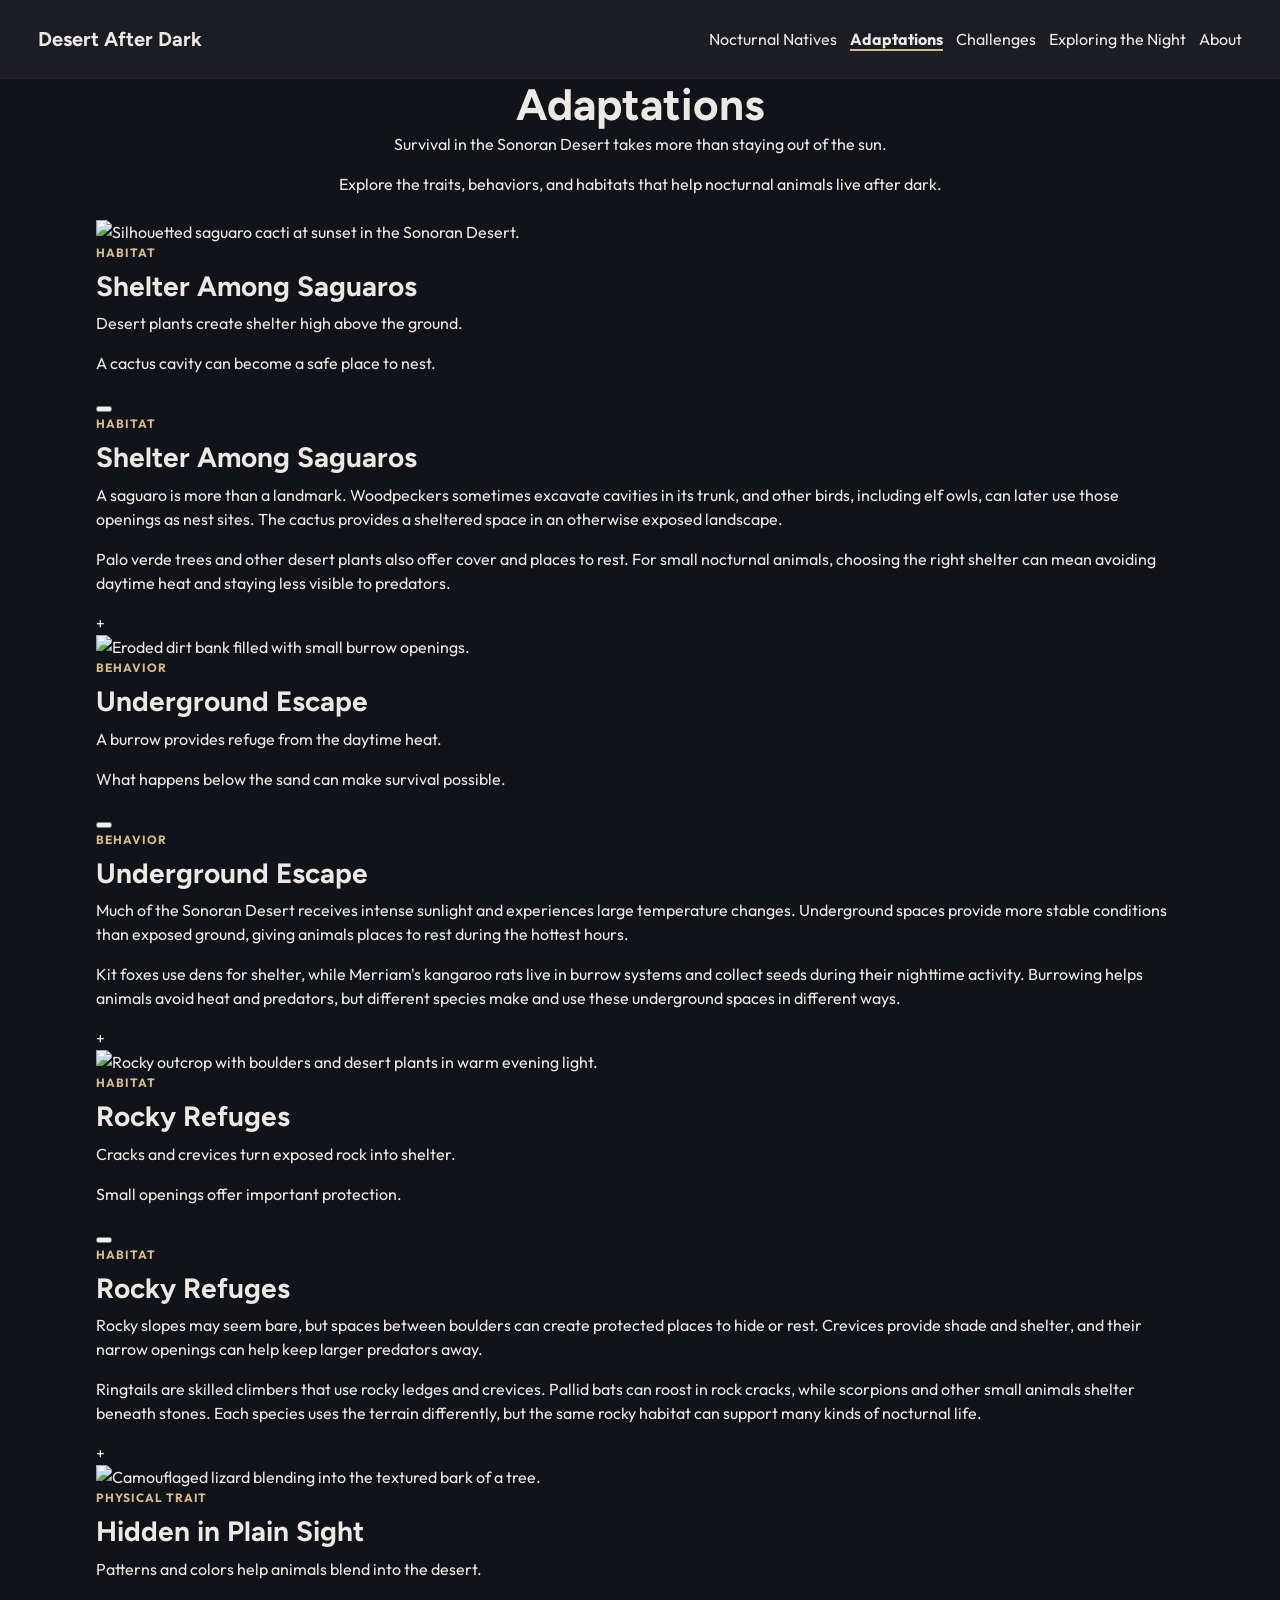
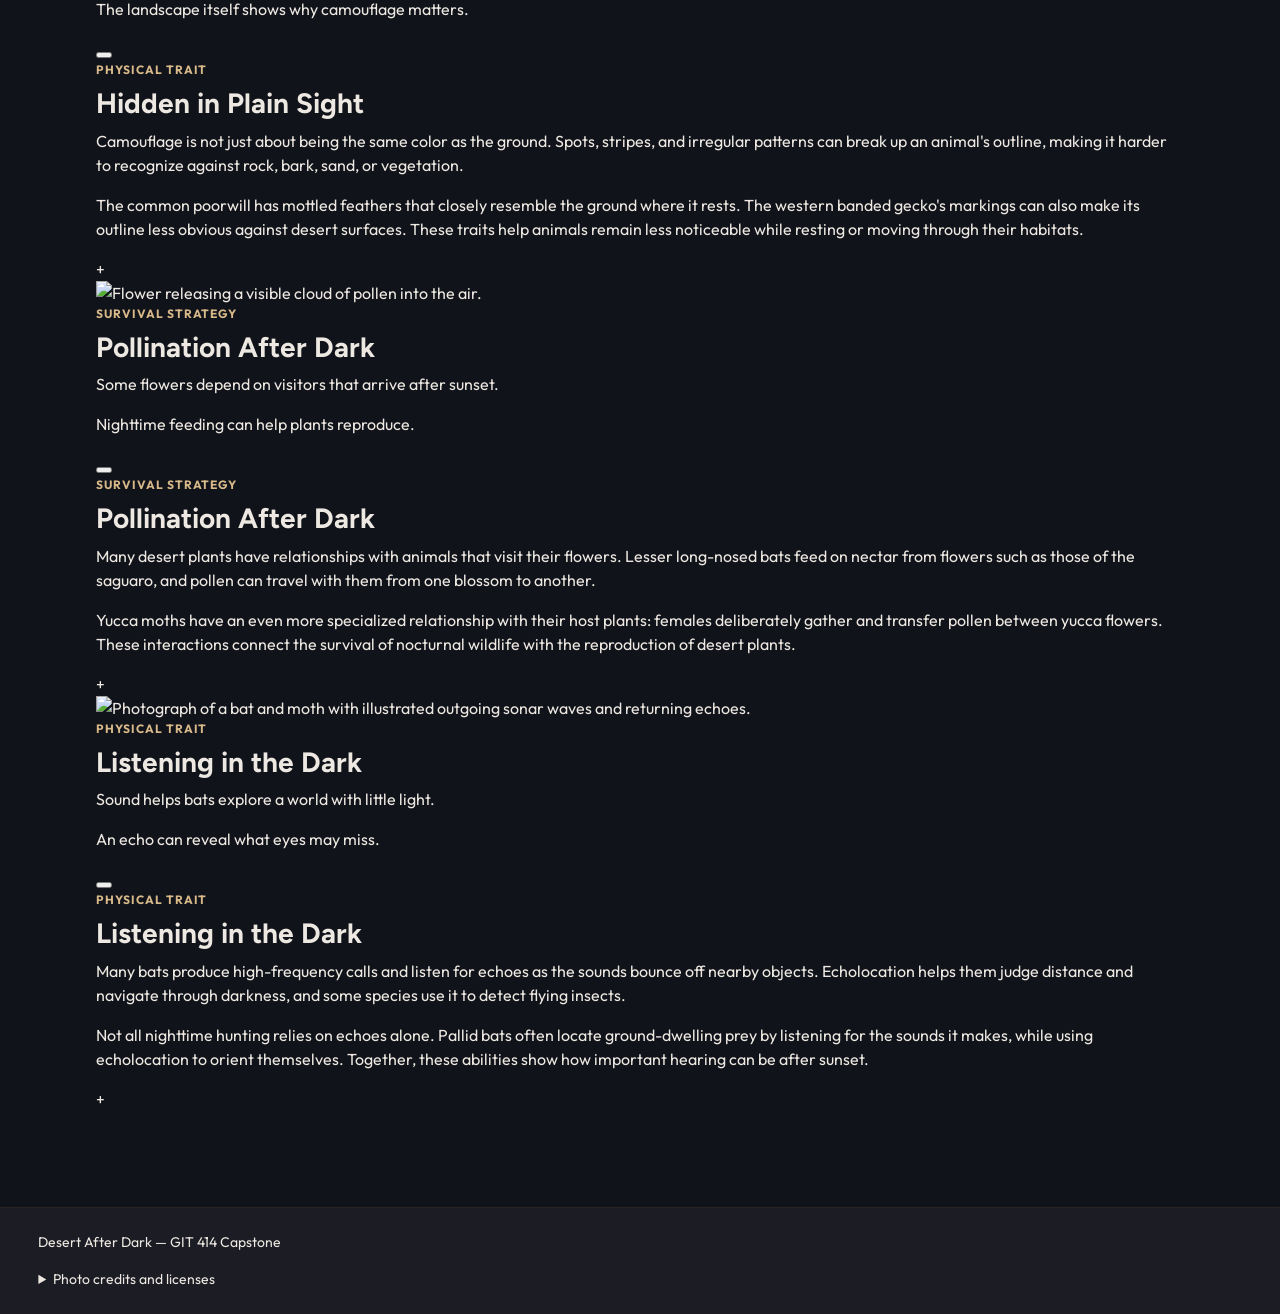
==== adaptations.html @ 966e4120 "Create adaptations.html" ====
<!DOCTYPE html>
<html lang="en">
  <head>
    <meta charset="UTF-8">
    <meta name="viewport" content="width=device-width, initial-scale=1.0">
    <meta name="description" content="Explore adaptations that help nocturnal wildlife survive in the Sonoran Desert.">
    <title>Adaptations | Desert After Dark</title>
    <link rel="preconnect" href="https://fonts.googleapis.com">
    <link rel="preconnect" href="https://fonts.gstatic.com" crossorigin>
    <link href="https://fonts.googleapis.com/css2?family=Figtree:wght@400;500;600;700&amp;family=Outfit:wght@400;500;600;700&amp;display=swap" rel="stylesheet">
    <link rel="stylesheet" href="css/styles.css">
    <link rel="stylesheet" href="css/adaptations.css">
    <script defer src="js/adaptations.js"></script>
  </head>
  <body class="adaptations-page">
  <a class="skip-link" href="#main">Skip to main content</a>

  <header class="site-header">
    <div class="container header-layout">
      <a class="site-name" href="index.html">Desert After Dark</a>
      <nav aria-label="Main navigation">
        <div id="menuToggle">
          <input type="checkbox" id="menuCheckbox" aria-label="Toggle navigation menu" aria-controls="menu">
          <span aria-hidden="true"></span>
          <span aria-hidden="true"></span>
          <span aria-hidden="true"></span>
          <ul class="nav-list" id="menu">
            <li><a class="nav-link" href="nocturnal-natives.html">Nocturnal Natives</a></li>
            <li><a class="nav-link" href="adaptations.html" aria-current="page">Adaptations</a></li>
            <li><a class="nav-link" href="#">Challenges</a></li>
            <li><a class="nav-link" href="#">Exploring the Night</a></li>
            <li><a class="nav-link" href="#">About</a></li>
          </ul>
        </div>
      </nav>
    </div>
  </header>

  <main id="main" class="container">
    <section class="section" aria-labelledby="adaptations-title">
      <header class="section-heading">
        <h1 id="adaptations-title">Adaptations</h1>
        <p class="section-lead">Survival in the Sonoran Desert takes more than staying out of the sun.<p>
        <p>Explore the traits, behaviors, and habitats that help nocturnal animals live after dark.</p>
      </header>

      <div class="adaptation-grid">

        <!-- Shelter Among Saguaros -->
        <article class="adaptation-card" data-title="Shelter Among Saguaros" id="saguaro-shelter">
          <div class="adaptation-card__media">
            <picture>
              <source type="image/webp"
                srcset="images/saguaro-shelter-320.webp 320w, images/saguaro-shelter-640.webp 640w, images/saguaro-shelter-900.webp 900w"
                sizes="(min-width: 64rem) 34rem, (min-width: 44rem) calc((100vw - 3rem) / 2), calc(100vw - 2rem)">
              <img class="adaptation-card__image"
                src="images/saguaro-shelter-640.jpg"
                srcset="images/saguaro-shelter-320.jpg 320w, images/saguaro-shelter-640.jpg 640w, images/saguaro-shelter-900.jpg 900w"
                sizes="(min-width: 64rem) 34rem, (min-width: 44rem) calc((100vw - 3rem) / 2), calc(100vw - 2rem)"
                width="900" height="600"
                alt="Silhouetted saguaro cacti at sunset in the Sonoran Desert." loading="lazy" decoding="async">
            </picture>
          </div>
          <div class="adaptation-card__overview">
            <span class="category-tag">Habitat</span>
            <h2>Shelter Among Saguaros</h2>
            <p>Desert plants create shelter high above the ground.</p>
            <p class="adaptation-card__teaser" aria-hidden="true">A cactus cavity can become a safe place to nest.</p>
          </div>
          <button class="adaptation-card__toggle" type="button"
            aria-label="Show details for Shelter Among Saguaros" aria-controls="saguaro-shelter-details"
            aria-expanded="false"></button>
          <div class="adaptation-card__details" id="saguaro-shelter-details" role="region"
            aria-label="Shelter Among Saguaros details" aria-hidden="true" tabindex="-1" inert>
            <span class="category-tag">Habitat</span>
            <h2>Shelter Among Saguaros</h2>
            <p>A saguaro is more than a landmark. Woodpeckers sometimes excavate cavities in its trunk, and other birds, including elf owls, can later use those openings as nest sites. The cactus provides a sheltered space in an otherwise exposed landscape.</p>
            <p>Palo verde trees and other desert plants also offer cover and places to rest. For small nocturnal animals, choosing the right shelter can mean avoiding daytime heat and staying less visible to predators.</p>
          </div>
          <span class="adaptation-card__indicator" aria-hidden="true">+</span>
        </article>

        <!-- Underground Escape -->
        <article class="adaptation-card" data-title="Underground Escape" id="underground-escape">
          <div class="adaptation-card__media">
            <picture>
              <source type="image/webp"
                srcset="images/underground-escape-320.webp 320w, images/underground-escape-640.webp 640w, images/underground-escape-960.webp 960w"
                sizes="(min-width: 64rem) 34rem, (min-width: 44rem) calc((100vw - 3rem) / 2), calc(100vw - 2rem)">
              <img class="adaptation-card__image"
                src="images/underground-escape-640.jpg"
                srcset="images/underground-escape-320.jpg 320w, images/underground-escape-640.jpg 640w, images/underground-escape-960.jpg 960w"
                sizes="(min-width: 64rem) 34rem, (min-width: 44rem) calc((100vw - 3rem) / 2), calc(100vw - 2rem)"
                width="960" height="720"
                alt="Eroded dirt bank filled with small burrow openings." loading="lazy" decoding="async">
            </picture>
          </div>
          <div class="adaptation-card__overview">
            <span class="category-tag">Behavior</span>
            <h2>Underground Escape</h2>
            <p>A burrow provides refuge from the daytime heat.</p>
            <p class="adaptation-card__teaser" aria-hidden="true">What happens below the sand can make survival possible.</p>
          </div>
          <button class="adaptation-card__toggle" type="button"
            aria-label="Show details for Underground Escape" aria-controls="underground-escape-details"
            aria-expanded="false"></button>
          <div class="adaptation-card__details" id="underground-escape-details" role="region"
            aria-label="Underground Escape details" aria-hidden="true" tabindex="-1" inert>
            <span class="category-tag">Behavior</span>
            <h2>Underground Escape</h2>
            <p>Much of the Sonoran Desert receives intense sunlight and experiences large temperature changes. Underground spaces provide more stable conditions than exposed ground, giving animals places to rest during the hottest hours.</p>
            <p>Kit foxes use dens for shelter, while Merriam's kangaroo rats live in burrow systems and collect seeds during their nighttime activity. Burrowing helps animals avoid heat and predators, but different species make and use these underground spaces in different ways.</p>
          </div>
          <span class="adaptation-card__indicator" aria-hidden="true">+</span>
        </article>

        <!-- Rocky Refuges -->
        <article class="adaptation-card" data-title="Rocky Refuges" id="rocky-refuges">
          <div class="adaptation-card__media">
            <picture>
              <source type="image/webp"
                srcset="images/rocky-refuges-320.webp 320w, images/rocky-refuges-640.webp 640w, images/rocky-refuges-960.webp 960w"
                sizes="(min-width: 64rem) 34rem, (min-width: 44rem) calc((100vw - 3rem) / 2), calc(100vw - 2rem)">
              <img class="adaptation-card__image"
                src="images/rocky-refuges-640.jpg"
                srcset="images/rocky-refuges-320.jpg 320w, images/rocky-refuges-640.jpg 640w, images/rocky-refuges-960.jpg 960w"
                sizes="(min-width: 64rem) 34rem, (min-width: 44rem) calc((100vw - 3rem) / 2), calc(100vw - 2rem)"
                width="960" height="621"
                alt="Rocky outcrop with boulders and desert plants in warm evening light." loading="lazy" decoding="async">
            </picture>
          </div>
          <div class="adaptation-card__overview">
            <span class="category-tag">Habitat</span>
            <h2>Rocky Refuges</h2>
            <p>Cracks and crevices turn exposed rock into shelter.</p>
            <p class="adaptation-card__teaser" aria-hidden="true">Small openings offer important protection.</p>
          </div>
          <button class="adaptation-card__toggle" type="button"
            aria-label="Show details for Rocky Refuges" aria-controls="rocky-refuges-details"
            aria-expanded="false"></button>
          <div class="adaptation-card__details" id="rocky-refuges-details" role="region"
            aria-label="Rocky Refuges details" aria-hidden="true" tabindex="-1" inert>
            <span class="category-tag">Habitat</span>
            <h2>Rocky Refuges</h2>
            <p>Rocky slopes may seem bare, but spaces between boulders can create protected places to hide or rest. Crevices provide shade and shelter, and their narrow openings can help keep larger predators away.</p>
            <p>Ringtails are skilled climbers that use rocky ledges and crevices. Pallid bats can roost in rock cracks, while scorpions and other small animals shelter beneath stones. Each species uses the terrain differently, but the same rocky habitat can support many kinds of nocturnal life.</p>
          </div>
          <span class="adaptation-card__indicator" aria-hidden="true">+</span>
        </article>

        <!-- Hidden in Plain Sight -->
        <article class="adaptation-card" data-title="Hidden in Plain Sight" id="hidden-in-plain-sight">
          <div class="adaptation-card__media">
            <picture>
              <source type="image/webp"
                srcset="images/hidden-in-plain-sight-320.webp 320w, images/hidden-in-plain-sight-640.webp 640w, images/hidden-in-plain-sight-960.webp 960w"
                sizes="(min-width: 64rem) 34rem, (min-width: 44rem) calc((100vw - 3rem) / 2), calc(100vw - 2rem)">
              <img class="adaptation-card__image"
                src="images/hidden-in-plain-sight-640.jpg"
                srcset="images/hidden-in-plain-sight-320.jpg 320w, images/hidden-in-plain-sight-640.jpg 640w, images/hidden-in-plain-sight-960.jpg 960w"
                sizes="(min-width: 64rem) 34rem, (min-width: 44rem) calc((100vw - 3rem) / 2), calc(100vw - 2rem)"
                width="960" height="640"
                alt="Camouflaged lizard blending into the textured bark of a tree." loading="lazy" decoding="async">
            </picture>
          </div>
          <div class="adaptation-card__overview">
            <span class="category-tag">Physical Trait</span>
            <h2>Hidden in Plain Sight</h2>
            <p>Patterns and colors help animals blend into the desert.</p>
            <p class="adaptation-card__teaser" aria-hidden="true">The landscape itself shows why camouflage matters.</p>
          </div>
          <button class="adaptation-card__toggle" type="button"
            aria-label="Show details for Hidden in Plain Sight" aria-controls="hidden-in-plain-sight-details"
            aria-expanded="false"></button>
          <div class="adaptation-card__details" id="hidden-in-plain-sight-details" role="region"
            aria-label="Hidden in Plain Sight details" aria-hidden="true" tabindex="-1" inert>
            <span class="category-tag">Physical Trait</span>
            <h2>Hidden in Plain Sight</h2>
            <p>Camouflage is not just about being the same color as the ground. Spots, stripes, and irregular patterns can break up an animal's outline, making it harder to recognize against rock, bark, sand, or vegetation.</p>
            <p>The common poorwill has mottled feathers that closely resemble the ground where it rests. The western banded gecko's markings can also make its outline less obvious against desert surfaces. These traits help animals remain less noticeable while resting or moving through their habitats.</p>
          </div>
          <span class="adaptation-card__indicator" aria-hidden="true">+</span>
        </article>

        <!-- Pollination After Dark -->
        <article class="adaptation-card" data-title="Pollination After Dark" id="night-pollination">
          <div class="adaptation-card__media">
            <picture>
              <source type="image/webp"
                srcset="images/night-pollination-320.webp 320w, images/night-pollination-640.webp 640w, images/night-pollination-960.webp 960w"
                sizes="(min-width: 64rem) 34rem, (min-width: 44rem) calc((100vw - 3rem) / 2), calc(100vw - 2rem)">
              <img class="adaptation-card__image"
                src="images/night-pollination-640.jpg"
                srcset="images/night-pollination-320.jpg 320w, images/night-pollination-640.jpg 640w, images/night-pollination-960.jpg 960w"
                sizes="(min-width: 64rem) 34rem, (min-width: 44rem) calc((100vw - 3rem) / 2), calc(100vw - 2rem)"
                width="960" height="640"
                alt="Flower releasing a visible cloud of pollen into the air." loading="lazy" decoding="async">
            </picture>
          </div>
          <div class="adaptation-card__overview">
            <span class="category-tag">Survival Strategy</span>
            <h2>Pollination After Dark</h2>
            <p>Some flowers depend on visitors that arrive after sunset.</p>
            <p class="adaptation-card__teaser" aria-hidden="true">Nighttime feeding can help plants reproduce.</p>
          </div>
          <button class="adaptation-card__toggle" type="button"
            aria-label="Show details for Pollination After Dark" aria-controls="night-pollination-details"
            aria-expanded="false"></button>
          <div class="adaptation-card__details" id="night-pollination-details" role="region"
            aria-label="Pollination After Dark details" aria-hidden="true" tabindex="-1" inert>
            <span class="category-tag">Survival Strategy</span>
            <h2>Pollination After Dark</h2>
            <p>Many desert plants have relationships with animals that visit their flowers. Lesser long-nosed bats feed on nectar from flowers such as those of the saguaro, and pollen can travel with them from one blossom to another.</p>
            <p>Yucca moths have an even more specialized relationship with their host plants: females deliberately gather and transfer pollen between yucca flowers. These interactions connect the survival of nocturnal wildlife with the reproduction of desert plants.</p>
          </div>
          <span class="adaptation-card__indicator" aria-hidden="true">+</span>
        </article>

        <!-- Listening in the Dark -->
        <article class="adaptation-card adaptation-card--echolocation" data-title="Listening in the Dark" id="listening-in-the-dark">
          <div class="adaptation-card__media">
            <picture>
              <source type="image/webp"
                srcset="images/echolocation-320.webp 320w, images/echolocation-550.webp 550w"
                sizes="(min-width: 64rem) 34rem, (min-width: 44rem) calc((100vw - 3rem) / 2), calc(100vw - 2rem)">
              <img class="adaptation-card__image"
                src="images/echolocation-550.jpg"
                srcset="images/echolocation-320.jpg 320w, images/echolocation-550.jpg 550w"
                sizes="(min-width: 64rem) 34rem, (min-width: 44rem) calc((100vw - 3rem) / 2), calc(100vw - 2rem)"
                width="550" height="299"
                alt="Photograph of a bat and moth with illustrated outgoing sonar waves and returning echoes." loading="lazy" decoding="async">
            </picture>
          </div>
          <div class="adaptation-card__overview">
            <span class="category-tag">Physical Trait</span>
            <h2>Listening in the Dark</h2>
            <p>Sound helps bats explore a world with little light.</p>
            <p class="adaptation-card__teaser" aria-hidden="true">An echo can reveal what eyes may miss.</p>
          </div>
          <button class="adaptation-card__toggle" type="button"
            aria-label="Show details for Listening in the Dark" aria-controls="listening-in-the-dark-details"
            aria-expanded="false"></button>
          <div class="adaptation-card__details" id="listening-in-the-dark-details" role="region"
            aria-label="Listening in the Dark details" aria-hidden="true" tabindex="-1" inert>
            <span class="category-tag">Physical Trait</span>
            <h2>Listening in the Dark</h2>
            <p>Many bats produce high-frequency calls and listen for echoes as the sounds bounce off nearby objects. Echolocation helps them judge distance and navigate through darkness, and some species use it to detect flying insects.</p>
            <p>Not all nighttime hunting relies on echoes alone. Pallid bats often locate ground-dwelling prey by listening for the sounds it makes, while using echolocation to orient themselves. Together, these abilities show how important hearing can be after sunset.</p>
          </div>
          <span class="adaptation-card__indicator" aria-hidden="true">+</span>
        </article>
      </div>
    </section>
  </main>

  <footer class="site-footer">
    <div class="container">
      <p class="u-mb-0">Desert After Dark — GIT 414 Capstone</p>
      <details class="photo-credits">
        <summary>Photo credits and licenses</summary>
        <ul>
          <li><a href="https://commons.wikimedia.org/wiki/File:Saguaro_Sunset.jpg">Shelter Among Saguaros</a> — Saguaro Pictures, <a href="https://creativecommons.org/licenses/by/3.0/">CC BY 3.0</a>.</li>
          <li><a href="https://commons.wikimedia.org/wiki/File:C0136-bird-burrrows.jpg">Underground Escape</a> — Vmenkov, <a href="https://creativecommons.org/licenses/by-sa/3.0/">CC BY-SA 3.0</a>.</li>
          <li><a href="https://commons.wikimedia.org/wiki/File:Serrotebranco.JPG">Rocky Refuges</a> — Dantasevinte, <a href="https://creativecommons.org/licenses/by-sa/4.0/">CC BY-SA 4.0</a>.</li>
          <li><a href="https://commons.wikimedia.org/wiki/File:2005-Draco-dussumieri.jpg">Hidden in Plain Sight</a> — Adapted from a photograph by Yathin S Krishnappa, <a href="https://creativecommons.org/licenses/by-sa/3.0/">CC BY-SA 3.0</a>. Reoriented and digitally edited.</li>
          <li><a href="https://commons.wikimedia.org/wiki/File:Pollen_from_Dactylis_glomerata.jpg">Pollination After Dark</a> — Alex Jones, <a href="https://creativecommons.org/publicdomain/zero/1.0/">CC0 1.0</a>.</li>
          <li><a href="https://askabiologist.asu.edu/echolocation">Listening in the Dark</a> — © Arizona Board of Regents / ASU Ask A Biologist, <a href="https://creativecommons.org/licenses/by-sa/3.0/">CC BY-SA 3.0</a>.</li>
        </ul>
      </details>
    </div>
  </footer>
</body>
</html>
---- css/styles.css ----
/* Desert After Dark - GIT 414 Deliverable 5 */
/* Shared Styles */
@layer reset, base, layout, components, utilities, states, overrides, print;

@layer reset {
  *, *::before, *::after { box-sizing: border-box; }
  body, h1, h2, h3, p, ul { margin: 0; }
}

@layer base {
  :root {
    /* Colors */
    --color-deep-night: #11131A;
    --color-dusk-surface: #1B1C24;
    --color-rock-umber: #2B2522;
    --color-prickly-pear: #D97BB4;
    --color-ocotillo: #F08A4B;
    --color-palo-verde: #8DBF7A;
    --color-desert-sand: #D8B98A;

    /* Supporting text colors and semantic uses */
    --color-text: #EDE8E1;
    --color-muted: #C5BDB2;
    --color-background: var(--color-deep-night);
    --color-surface: var(--color-dusk-surface);
    --color-link: var(--color-desert-sand);
    --color-focus: var(--color-desert-sand);

    /* Typography and spacing */
    --font-body: 'Outfit', Arial, Helvetica, sans-serif;
    --font-size-body: 1rem;
    --space-small: 0.5rem;
    --space-medium: 1rem;
    --space-large: 1.5rem;
    --space-section: 3rem;
    --radius-small: 0.375rem;
    --radius-card: 0.75rem;
    --focus-outline: 3px solid var(--color-focus);
  }

  body {
    display: flex;
    flex-direction: column;
    min-block-size: 100vh;
    background: var(--color-background);
    color: var(--color-text);
    font-family: var(--font-body);
    font-size: var(--font-size-body);
    line-height: 1.5;
  }

  h1, h2, h3 {
    font-family: 'Figtree', Arial, Helvetica, sans-serif;
    line-height: 1.2;
  }

  h1 { font-size: clamp(2rem, 3.5vw, 2.75rem); }
  h2 { font-size: clamp(1.5rem, 2.2vw, 1.75rem); }
  h3 { font-size: 1.25rem; }
  h2, h3 { margin-block-end: var(--space-small); }
  p { margin-bottom: var(--space-medium); }
  a { color: var(--color-link); }
  img { max-inline-size: 100%; }
}

@layer layout {
  .container {
    inline-size: 100%;
    max-inline-size: 70rem;
    margin-inline: auto;
    padding-inline: var(--space-medium);
  }

  .site-header .container,
  .site-footer .container {
    max-inline-size: none;
    padding-inline: clamp(1rem, 3vw, 3rem);
  }

  main { flex: 1; }

  .header-layout {
    display: flex;
    flex-wrap: wrap;
    align-items: center;
    justify-content: space-between;
    gap: var(--space-medium);
  }

  .hero {
    display: flex;
    flex-direction: column;
    justify-content: center;
    align-items: center;
    text-align: center;
    position: relative;
    isolation: isolate;
    min-block-size: clamp(18rem, 31vw, 25rem);
    padding-block: clamp(2.5rem, 5vw, 4rem);
    gap: var(--space-small);
  }

  .hero::before {
    content: "";
    position: absolute;
    z-index: -1;
    inset-block: 0;
    inset-inline-start: 50%;
    transform: translateX(-50%);
    inline-size: 100vw;
    background-color: var(--color-deep-night);
    background-image:
      linear-gradient(to bottom, rgba(17,19,26,.10), rgba(17,19,26,.18) 62%, var(--color-deep-night)),
      url("../images/sonoran-desert-twilight.webp");
    background-repeat: no-repeat;
    background-position: center;
    background-size: cover;
    pointer-events: none;
  }

  .section-heading {
    text-align: center;
    margin-block-end: var(--space-large);
  }

  .section { margin-block-end: var(--space-section); }

  .animal-grid {
    display: grid;
    grid-template-columns: minmax(0, 1fr);
    gap: var(--space-medium);
  }

  /* Medium layout */
  @media (min-width: 44rem) and (max-width: 63.99rem) {
    .animal-grid {
      grid-template-columns: repeat(2, minmax(0, 1fr));
    }
    /* The tablet view shows the third card spanning the bottom row */
    .animal-card:nth-child(3) {
      grid-column: 1 / -1;
      display: grid;
      grid-template-columns: repeat(2, minmax(0, 1fr));
    }
    .animal-card:nth-child(3) .animal-card__media { aspect-ratio: auto; }
  }

  /* Wider layout */
  @media (min-width: 64rem) {
    .animal-grid {
      grid-template-columns: repeat(auto-fit, minmax(min(15rem, 100%), 1fr));
    }
  }

  @media (max-width: 47.99rem) {
    .header-layout { align-items: flex-start; }
  }
}

@layer components {
  .site-header, .site-footer {
    padding-block: var(--space-large);
    background: var(--color-surface);
  }

  .site-header {
    border-bottom: 1px solid var(--color-rock-umber);
  }

  .site-footer {
    margin-top: var(--space-section);
    border-top: 1px solid var(--color-rock-umber);
  }

  .site-footer p { font-size: 0.875rem; }

  .photo-credits { margin-block-start: var(--space-medium); font-size: 0.875rem; }
  .photo-credits summary { cursor: pointer; }
  .photo-credits ul { padding-inline-start: var(--space-large); }
  .photo-credits li { margin-block: var(--space-small); }

  .hero h1 {
    font-size: clamp(2rem, 4.5vw, 3.5rem);
    color: var(--color-text);
    text-shadow: 0 2px 14px var(--color-deep-night);
  }

  .hero-description {
    font-size: clamp(1rem, 1.5vw, 1.15rem);
    text-shadow: 0 2px 12px var(--color-deep-night);
  }

  .section-heading h2 { font-size: clamp(2rem, 3vw, 2.6rem); }
  .section-lead { color: var(--color-text); }

  .site-name {
    font-family: 'Figtree', Arial, Helvetica, sans-serif;
    font-size: 1.25rem;
    color: var(--color-text);
    font-weight: bold;
    text-decoration: none;
  }

  .nav-list {
    display: flex;
    flex-wrap: wrap;
    gap: clamp(0.5rem, 1vw, var(--space-medium));
    font-size: 1rem;
    list-style: none;
    padding: 0;
  }

  .nav-link {
    color: var(--color-text);
    text-decoration: none;
  }

  #menuCheckbox, #menuToggle > span { display: none; }

  @media (max-width: 47.99rem) {
    #menuToggle { position: relative; z-index: 10; }

    #menuCheckbox {
      display: block;
      position: absolute;
      inset-block-start: -0.5rem;
      inset-inline-start: -0.5rem;
      inline-size: 3rem;
      block-size: 2.75rem;
      margin: 0;
      opacity: 0;
      cursor: pointer;
      z-index: 3;
    }

    #menuToggle > span {
      display: block;
      position: relative;
      inline-size: 2rem;
      block-size: 0.25rem;
      margin-block-end: 0.3rem;
      border-radius: var(--radius-small);
      background: var(--color-text);
      z-index: 2;
      transition: transform 200ms ease, opacity 200ms ease;
    }

    #menuCheckbox:focus-visible ~ span:first-of-type {
      outline: var(--focus-outline);
      outline-offset: 6px;
    }

    #menuCheckbox:checked ~ span:first-of-type {
      transform: translateY(0.55rem) rotate(45deg);
    }

    #menuCheckbox:checked ~ span:nth-of-type(2) {
      opacity: 0;
    }

    #menuCheckbox:checked ~ span:last-of-type {
      transform: translateY(-0.55rem) rotate(-45deg);
    }

    #menu {
      position: fixed;
      inset-block-start: 0;
      inset-inline-end: 0;
      z-index: 1;
      inline-size: min(20rem, 100vw);
      block-size: 100vh;
      padding: 5rem var(--space-large) var(--space-large);
      flex-direction: column;
      flex-wrap: nowrap;
      overflow-y: auto;
      background: var(--color-surface);
      border-inline-start: 1px solid var(--color-rock-umber);
      box-shadow: 0 0 1rem #0008;
      visibility: hidden;
      transform: translateX(100%);
      transition: transform 200ms ease, visibility 200ms;
    }

    #menuCheckbox:checked ~ #menu {
      visibility: visible;
      transform: translateX(0);
    }
  }

  .button {
    --button-background: var(--color-ocotillo);
    --button-text: var(--color-deep-night);
    display: inline-block;
    padding: var(--space-small) var(--space-large);
    border: 1px solid var(--button-background);
    border-radius: var(--radius-small);
    background: var(--button-background);
    color: var(--button-text);
    font-weight: bold;
    text-decoration: none;
  }

  .hero .button {
    border-color: var(--color-surface);
  }

  .animal-card {
    position: relative;
    display: flex;
    flex-direction: column;
    min-inline-size: 0;
    overflow: hidden;
    border: 1px solid var(--color-rock-umber);
    border-radius: var(--radius-card);
    background: var(--color-surface);
  }

  .animal-card__media {
    position: relative;
    aspect-ratio: 16 / 10;
    background: var(--color-rock-umber);
    overflow: hidden;
    isolation: isolate;
  }

  .animal-card__media::before {
    content: "";
    position: absolute;
    inset: -1rem;
    z-index: -1;
    background-position: center;
    background-size: cover;
    filter: blur(16px) brightness(.55);
    transform: scale(1.04);
  }
  .animal-card:nth-child(1) .animal-card__media::before { background-image: url("../images/arizona-bark-scorpion-320.webp"); }
  .animal-card:nth-child(2) .animal-card__media::before { background-image: url("../images/elf-owl-320.webp"); }
  .animal-card:nth-child(3) .animal-card__media::before { background-image: url("../images/ringtail-320.webp"); }

  .animal-card__media picture {
    display: block;
    inline-size: 100%;
    block-size: 100%;
  }

  .animal-card__image {
    display: block;
    inline-size: 100%;
    block-size: 100%;
    object-fit: cover;
    object-position: center;
  }

  .animal-card__body {
    display: flex;
    flex-direction: column;
    align-items: flex-start;
    flex: 1;
    padding: var(--space-medium);
  }

  .animal-card__body p { margin-bottom: var(--space-medium); }

  .animal-card__link {
  margin-block-start: auto;
  color: var(--color-prickly-pear);
  font-weight: 600;
  text-decoration: none;
  opacity: 0;
  transition: opacity 200ms ease;
  }

  .animal-card__link::after {
    content: "";
    position: absolute;
    inset: 0;
  }

  .category-tag {
    display: block;
    margin-bottom: var(--space-small);
    color: var(--color-desert-sand);
    font-size: 0.75rem;
    font-weight: 700;
    letter-spacing: .08em;
    text-transform: uppercase;
  }

  .fun-fact {
    --fact-accent: var(--color-palo-verde);
    container-type: inline-size;
    padding: var(--space-large);
    border: 1px solid var(--fact-accent);
    border-radius: var(--radius-card);
    background: var(--color-surface);
  }

  /* The default stays stacked if container queries aren't supported. */
  .fun-fact__layout {
    display: grid;
    gap: var(--space-small);
  }

  @container (min-width: 34rem) {
    .fun-fact__layout {
      grid-template-columns: fit-content(12rem) minmax(0, 1fr);
      gap: var(--space-large);
      align-items: center;
    }
  }

  .fun-fact h2 {
    font-size: 1.25rem;
    color: var(--fact-accent);
    margin-block-end: 0;
  }

  .skip-link {
    position: absolute;
    inset-inline-start: var(--space-medium);
    inset-block-start: -5rem;
    padding: var(--space-small);
    background: var(--color-desert-sand);
    color: var(--color-deep-night);
  }
}

@layer utilities {
  .u-muted { color: var(--color-muted); }
  .u-max-text { max-width: 75ch; }
  .u-mb-0 { margin-bottom: 0; }
}

@layer states {
  a:hover { text-decoration: underline; }

  .button:hover {
    background: var(--color-deep-night);
    color: var(--color-ocotillo);
    text-decoration: none;
  }

  .button:active {
    background: var(--color-ocotillo);
    color: var(--color-deep-night);
  }

  .nav-link[aria-current="page"] {
    border-bottom: 2px solid var(--color-link);
    font-weight: bold;
  }

  :focus-visible {
    outline: var(--focus-outline);
    outline-offset: 3px;
  }

  .skip-link:focus-visible {
    inset-block-start: var(--space-small);
  }

  /* Pink indicates hover on links and animal cards. */
  @media (hover: hover) {
    .animal-card:hover {
      border-color: var(--color-prickly-pear);
    }

    .animal-card:hover h3,
    .site-name:hover,
    .nav-link:hover {
      color: var(--color-prickly-pear);
    }
  }

  .animal-card:hover .animal-card__link,
  .animal-card:focus-within .animal-card__link {
    opacity: 1;
  }

  .animal-card:focus-within {
    border-color: var(--color-prickly-pear);
  }

  @media (hover: none) {
    .animal-card__link {
      opacity: 1;
    }
  }

  .site-name:active,
  .nav-link:active {
    color: var(--color-prickly-pear);
  }

  @media (prefers-contrast: more) {
    .animal-card, .fun-fact {
      border-color: var(--color-desert-sand);
    }
  }

  @media (prefers-reduced-motion: reduce) {
    #menu, #menuToggle > span {
      transition: none;
    }
  }
}

@layer overrides {
  @media (min-width: 44rem) and (max-width: 63.99rem) {
    .animal-card:nth-child(3) { display: grid; }
  }

  @media (max-width: 43.99rem) {
    .hero { min-block-size: 18rem; }
    .hero::before { background-position: center 52%; }
    .animal-card__body { padding: var(--space-medium); }
  }

  /* Tablet and desktop hero background */
  @media (min-width: 44rem) and (max-width: 99.99rem) {
    .hero {
      min-block-size: clamp(18rem, 35vw, 36rem);
    }

    .hero::before {
      background-image:
        linear-gradient(
          to bottom,
          rgba(17,19,26,.10),
          rgba(17,19,26,.18) 62%,
          var(--color-deep-night)
        ),
        url("../images/sonoran-desert-twilight-ultrawide.webp");
      background-position: center 60%;
    }
  }

  /* Ultrawide hero background */
  @media (min-width: 100rem) {
    .hero { min-block-size: clamp(36rem, 35vw, 48rem); }
    .hero::before {
      inline-size: 100vw;
      -webkit-mask-image: none;
      mask-image: none;
      background-image:
        linear-gradient(
          to bottom,
          rgba(17,19,26,.10),
          rgba(17,19,26,.18) 62%,
          var(--color-deep-night)
        ),
        url("../images/sonoran-desert-twilight-ultrawide.webp");
      background-position: center 60%;
      background-size: cover;
    }
  }
}

@layer print {
  @media print {
    body { background: white; color: black; font-size: 11pt; }
    a { color: black; }
    .site-header nav, .button, .skip-link, .animal-card__media { display: none; }
    .site-header, .site-footer { background: white; color: black; border: 0; }
    .hero { padding-block: 1rem; min-block-size: auto; }
    .hero::before { display: none; }
    .section { margin-bottom: 1rem; }
    .animal-grid { display: block; }
    .animal-card {
      margin-bottom: 1rem;
      border-color: #999;
      background: white;
      color: black;
      break-inside: avoid;
    }
    .fun-fact {
      border-color: #999;
      background: white;
      color: black;
      break-inside: avoid;
    }
    .category-tag, .fun-fact h2, .u-muted { color: black; }
  }
}
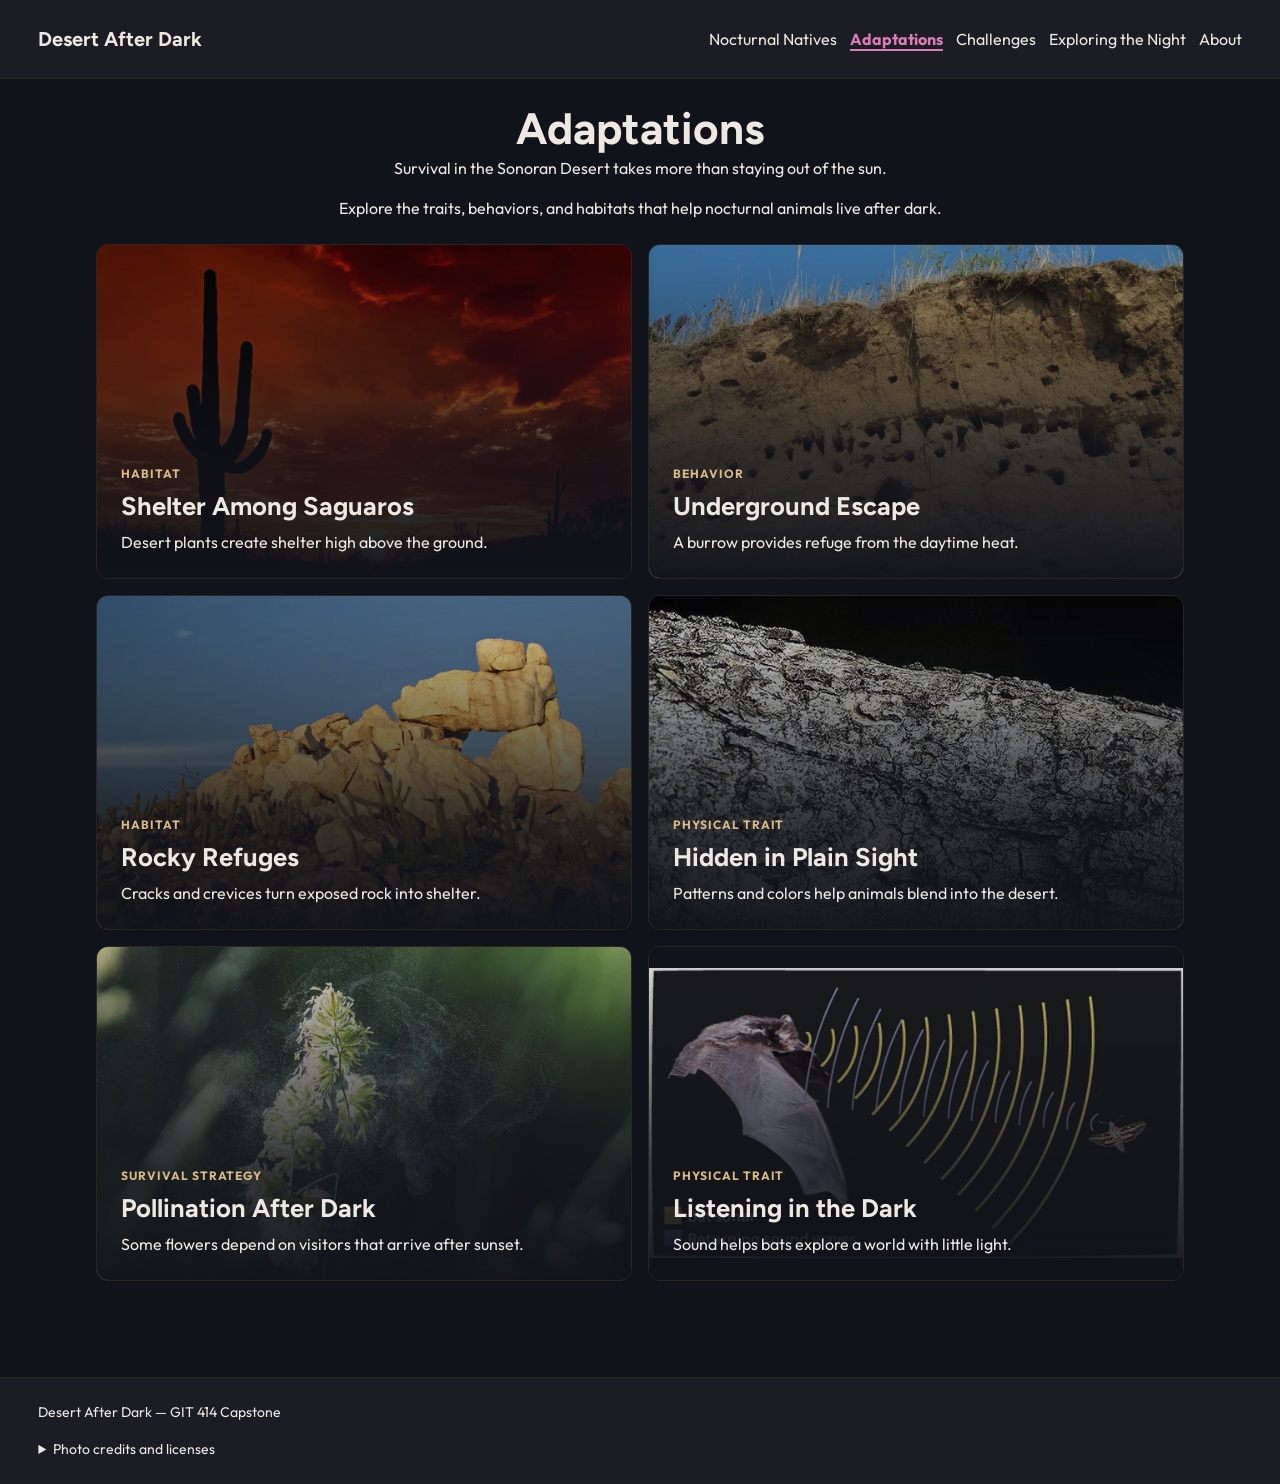
==== commit f27c2f8b: "Fix HTML closing tag for section lead paragraph" ====
--- a/adaptations.html
+++ b/adaptations.html
@@ -40,7 +40,7 @@
     <section class="section" aria-labelledby="adaptations-title">
       <header class="section-heading">
         <h1 id="adaptations-title">Adaptations</h1>
-        <p class="section-lead">Survival in the Sonoran Desert takes more than staying out of the sun.<p>
+        <p class="section-lead">Survival in the Sonoran Desert takes more than staying out of the sun.</p>
         <p>Explore the traits, behaviors, and habitats that help nocturnal animals live after dark.</p>
       </header>
 
@@ -51,13 +51,13 @@
           <div class="adaptation-card__media">
             <picture>
               <source type="image/webp"
-                srcset="images/saguaro-shelter-320.webp 320w, images/saguaro-shelter-640.webp 640w, images/saguaro-shelter-900.webp 900w"
+                srcset="images/saguaro-shelter-320.webp 320w, images/saguaro-shelter-640.webp 640w, images/saguaro-shelter-960.webp 960w"
                 sizes="(min-width: 64rem) 34rem, (min-width: 44rem) calc((100vw - 3rem) / 2), calc(100vw - 2rem)">
               <img class="adaptation-card__image"
                 src="images/saguaro-shelter-640.jpg"
-                srcset="images/saguaro-shelter-320.jpg 320w, images/saguaro-shelter-640.jpg 640w, images/saguaro-shelter-900.jpg 900w"
-                sizes="(min-width: 64rem) 34rem, (min-width: 44rem) calc((100vw - 3rem) / 2), calc(100vw - 2rem)"
-                width="900" height="600"
+                srcset="images/saguaro-shelter-320.jpg 320w, images/saguaro-shelter-640.jpg 640w, images/saguaro-shelter-960.jpg 960w"
+                sizes="(min-width: 64rem) 34rem, (min-width: 44rem) calc((100vw - 3rem) / 2), calc(100vw - 2rem)"
+                width="960" height="640"
                 alt="Silhouetted saguaro cacti at sunset in the Sonoran Desert." loading="lazy" decoding="async">
             </picture>
           </div>
@@ -221,13 +221,13 @@
           <div class="adaptation-card__media">
             <picture>
               <source type="image/webp"
-                srcset="images/echolocation-320.webp 320w, images/echolocation-550.webp 550w"
-                sizes="(min-width: 64rem) 34rem, (min-width: 44rem) calc((100vw - 3rem) / 2), calc(100vw - 2rem)">
-              <img class="adaptation-card__image"
-                src="images/echolocation-550.jpg"
-                srcset="images/echolocation-320.jpg 320w, images/echolocation-550.jpg 550w"
-                sizes="(min-width: 64rem) 34rem, (min-width: 44rem) calc((100vw - 3rem) / 2), calc(100vw - 2rem)"
-                width="550" height="299"
+                srcset="images/echolocation-320.webp 320w, images/echolocation-640.webp 640w, images/echolocation-960.webp 960w"
+                sizes="(min-width: 64rem) 34rem, (min-width: 44rem) calc((100vw - 3rem) / 2), calc(100vw - 2rem)">
+              <img class="adaptation-card__image"
+                src="images/echolocation-640.jpg"
+                srcset="images/echolocation-320.jpg 320w, images/echolocation-640.jpg 640w, images/echolocation-960.jpg 960w"
+                sizes="(min-width: 64rem) 34rem, (min-width: 44rem) calc((100vw - 3rem) / 2), calc(100vw - 2rem)"
+                width="960" height="522"
                 alt="Photograph of a bat and moth with illustrated outgoing sonar waves and returning echoes." loading="lazy" decoding="async">
             </picture>
           </div>
--- a/css/adaptations.css
+++ b/css/adaptations.css
@@ -0,0 +1,385 @@
+/* Adaptations - same design tokens and breakpoints as Home. */
+@layer overrides {
+  .adaptations-page .section-heading {
+    margin-block-start: var(--space-large);
+  }
+
+  .adaptations-page .section-lead {
+    max-inline-size: 65ch;
+    margin-inline: auto;
+  }
+
+  .adaptations-page .nav-link[aria-current="page"] {
+    color: var(--color-prickly-pear);
+    border-bottom: 2px solid var(--color-prickly-pear);
+    font-weight: 700;
+    text-decoration: none;
+  }
+
+  .adaptations-page .nav-link[aria-current="page"]:hover {
+    color: var(--color-prickly-pear);
+    text-decoration: none;
+  }
+
+  /* Mobile: one column. Tablet and desktop: two columns. */
+  .adaptations-page .adaptation-grid {
+    display: grid;
+    grid-template-columns: minmax(0, 1fr);
+    gap: var(--space-medium);
+  }
+
+  @media (min-width: 44rem) {
+    .adaptations-page .adaptation-grid {
+      grid-template-columns: repeat(2, minmax(0, 1fr));
+    }
+  }
+
+  /* Fixed-size cards: opening a card does not resize the grid. */
+  .adaptations-page .adaptation-card {
+    position: relative;
+    isolation: isolate;
+    inline-size: 100%;
+    min-inline-size: 0;
+    min-block-size: 13rem;
+    aspect-ratio: 16 / 10;
+    overflow: hidden;
+    border: 1px solid var(--color-rock-umber);
+    border-radius: var(--radius-card);
+    background: var(--color-surface);
+    color: var(--color-text);
+    transition: border-color 250ms ease;
+  }
+
+  /* Pink border on hover only, or while the card is selected. */
+  @media (hover: hover) {
+    .adaptations-page .adaptation-card:hover {
+      border-color: var(--color-prickly-pear);
+    }
+  }
+
+  .adaptations-page .adaptation-card.is-open {
+    border-color: var(--color-prickly-pear);
+  }
+
+  .adaptations-page .adaptation-card:has(.adaptation-card__toggle:focus-visible) {
+    border-color: var(--color-prickly-pear);
+    outline: 3px solid var(--color-prickly-pear);
+    outline-offset: 3px;
+  }
+
+  /* Responsive images fill the card; CSS controls cropping. */
+  .adaptations-page .adaptation-card__media,
+  .adaptations-page .adaptation-card__media picture,
+  .adaptations-page .adaptation-card__image {
+    position: absolute;
+    inset: 0;
+    display: block;
+    inline-size: 100%;
+    block-size: 100%;
+  }
+
+  .adaptations-page .adaptation-card__media {
+    z-index: 0;
+  }
+
+  .adaptations-page .adaptation-card__image {
+    object-fit: cover;
+    object-position: center;
+    transition: transform 650ms cubic-bezier(.25, 1, .25, 1);
+  }
+
+  @media (hover: hover) {
+    .adaptations-page .adaptation-card:hover .adaptation-card__image {
+      transform: scale(1.04);
+    }
+  }
+
+  .adaptations-page .adaptation-card.is-open .adaptation-card__image,
+  .adaptations-page .adaptation-card:has(.adaptation-card__toggle:focus-visible) .adaptation-card__image {
+    transform: scale(1.04);
+  }
+
+  /* A dark gradient to keep the overview readable. */
+  .adaptations-page .adaptation-card::before {
+    content: "";
+    position: absolute;
+    inset: 0;
+    z-index: 1;
+    background: linear-gradient(
+      to top,
+      rgb(17 19 26 / .98),
+      rgb(17 19 26 / .82) 36%,
+      rgb(17 19 26 / .12) 100%
+    );
+    pointer-events: none;
+  }
+
+  /* An additional overlay fades in during hover and selection. */
+  .adaptations-page .adaptation-card::after {
+    content: "";
+    position: absolute;
+    inset: 0;
+    z-index: 1;
+    background: rgb(17 19 26 / .65);
+    opacity: 0;
+    pointer-events: none;
+    transition: opacity 350ms ease;
+  }
+  
+  @media (hover: hover) {
+    .adaptations-page .adaptation-card:not(.is-open):hover::after {
+      opacity: .45;
+    }
+  }
+
+  .adaptations-page .adaptation-card:has(.adaptation-card__toggle:focus-visible):not(.is-open)::after {
+    opacity: .45;
+  }
+
+  .adaptations-page .adaptation-card.is-open::after {
+    opacity: 1;
+  }
+
+  /* Title, intro, and hover teaser on the closed card. */
+  .adaptations-page .adaptation-card__overview {
+    position: absolute;
+    z-index: 2;
+    inset-inline: var(--space-large);
+    inset-block-end: var(--space-large);
+    pointer-events: none;
+    opacity: 1;
+    visibility: visible;
+    transition:
+      opacity 250ms ease,
+      transform 450ms cubic-bezier(.25, 1, .25, 1),
+      visibility 250ms;
+  }
+
+  .adaptations-page .adaptation-card__overview h2 {
+    font-size: clamp(1.25rem, 2vw, 1.75rem);
+  }
+
+  .adaptations-page .adaptation-card__overview p {
+    margin-block-end: 0;
+    color: var(--color-text);
+  }
+
+  .adaptations-page .adaptation-card__teaser {
+    max-block-size: 0;
+    overflow: hidden;
+    opacity: 0;
+    transform: translateY(.5rem);
+    transition:
+      max-block-size 450ms ease,
+      opacity 300ms ease,
+      transform 450ms ease;
+  }
+
+  .adaptations-page .adaptation-card__teaser::after {
+    content: " Read more…";
+    color: var(--color-prickly-pear);
+    font-weight: 600;
+    white-space: nowrap;
+  }
+
+  @media (hover: hover) {
+    .adaptations-page .adaptation-card:not(.is-open):hover .adaptation-card__overview {
+      transform: translateY(-.25rem);
+    }
+
+    .adaptations-page .adaptation-card:not(.is-open):hover .adaptation-card__teaser {
+      max-block-size: 4rem;
+      opacity: 1;
+      transform: none;
+      padding-block-start: var(--space-small);
+    }
+  }
+
+  .adaptations-page .adaptation-card:has(.adaptation-card__toggle:focus-visible):not(.is-open) .adaptation-card__overview {
+    transform: translateY(-.25rem);
+  }
+
+  .adaptations-page .adaptation-card:has(.adaptation-card__toggle:focus-visible):not(.is-open) .adaptation-card__teaser {
+    max-block-size: 4rem;
+    opacity: 1;
+    transform: none;
+    padding-block-start: var(--space-small);
+  }
+
+  .adaptations-page .adaptation-card.is-open .adaptation-card__overview {
+    opacity: 0;
+    visibility: hidden;
+    transform: translateY(-1rem);
+  }
+
+  /* The closed button fills the card. When open it becomes the
+     top-right close control, leaving the explanation scrollable. */
+  .adaptations-page .adaptation-card__toggle {
+    position: absolute;
+    inset: 0;
+    z-index: 4;
+    display: block;
+    inline-size: 100%;
+    block-size: 100%;
+    padding: 0;
+    border: 0;
+    border-radius: var(--radius-card);
+    background: transparent;
+    color: inherit;
+    cursor: pointer;
+  }
+
+  .adaptations-page .adaptation-card__toggle:focus-visible {
+    outline: none;
+  }
+
+  .adaptations-page .adaptation-card.is-open .adaptation-card__toggle {
+    inset-block: var(--space-small) auto;
+    inset-inline: auto var(--space-small);
+    inline-size: 3rem;
+    block-size: 3rem;
+  }
+
+  .adaptations-page .adaptation-card__indicator {
+    position: absolute;
+    inset-block-start: var(--space-medium);
+    inset-inline-end: var(--space-medium);
+    z-index: 5;
+    color: var(--color-prickly-pear);
+    font-size: 1.5rem;
+    font-weight: 700;
+    line-height: 1;
+    opacity: 0;
+    pointer-events: none;
+    transition: opacity 250ms ease;
+  }
+
+  @media (hover: hover) {
+    .adaptations-page .adaptation-card:hover .adaptation-card__indicator {
+      opacity: 1;
+    }
+  }
+
+  .adaptations-page .adaptation-card.is-open .adaptation-card__indicator,
+  .adaptations-page .adaptation-card:has(.adaptation-card__toggle:focus-visible) .adaptation-card__indicator {
+    opacity: 1;
+  }
+
+  @media (hover: none) {
+    .adaptations-page .adaptation-card__indicator {
+      opacity: 1;
+    }
+  }
+
+  /* Expanded details scroll inside the fixed card. */
+  .adaptations-page .adaptation-card__details {
+    position: absolute;
+    inset: 0;
+    z-index: 3;
+    display: block;
+    padding: var(--space-large);
+    padding-inline-end: calc(var(--space-large) + var(--space-small));
+    overflow-y: auto;
+    overscroll-behavior: contain;
+    color: var(--color-text);
+    opacity: 0;
+    visibility: hidden;
+    transform: translateY(1rem);
+    pointer-events: none;
+    scrollbar-color: var(--color-prickly-pear) transparent;
+    transition:
+      opacity 350ms ease,
+      transform 450ms cubic-bezier(.25, 1, .25, 1),
+      visibility 350ms;
+  }
+
+  .adaptations-page .adaptation-card.is-open .adaptation-card__details {
+    opacity: 1;
+    visibility: visible;
+    transform: none;
+    pointer-events: auto;
+  }
+
+  .adaptations-page .adaptation-card__details h2 {
+    font-size: clamp(1.25rem, 2vw, 1.75rem);
+    padding-inline-end: 2rem;
+    color: var(--color-text);
+  }
+
+  .adaptations-page .adaptation-card__details p {
+    margin-block-end: var(--space-medium);
+    color: var(--color-text);
+  }
+
+  .adaptations-page .adaptation-card__details p:last-child {
+    margin-block-end: 0;
+  }
+
+  .adaptations-page .adaptation-card__details:focus-visible {
+    outline: 3px solid var(--color-prickly-pear);
+    outline-offset: -4px;
+  }
+
+  /* Preserve the complete ASU echolocation graphic. */
+  .adaptations-page .adaptation-card--echolocation .adaptation-card__image {
+    object-fit: contain;
+    background: var(--color-deep-night);
+  }
+
+  @media (prefers-reduced-motion: reduce) {
+    .adaptations-page .adaptation-card,
+    .adaptations-page .adaptation-card__image,
+    .adaptations-page .adaptation-card__overview,
+    .adaptations-page .adaptation-card__teaser,
+    .adaptations-page .adaptation-card__indicator,
+    .adaptations-page .adaptation-card__details,
+    .adaptations-page .adaptation-card::after {
+      transition: none;
+    }
+  }
+}
+
+@layer print {
+  @media print {
+    .adaptations-page .adaptation-grid {
+      display: block;
+    }
+
+    .adaptations-page .adaptation-card {
+      aspect-ratio: auto;
+      min-block-size: 0;
+      margin-block-end: var(--space-medium);
+      padding: var(--space-medium);
+      background: white;
+      color: black;
+      break-inside: avoid;
+    }
+
+    .adaptations-page .adaptation-card__media,
+    .adaptations-page .adaptation-card::before,
+    .adaptations-page .adaptation-card::after,
+    .adaptations-page .adaptation-card__overview,
+    .adaptations-page .adaptation-card__toggle,
+    .adaptations-page .adaptation-card__indicator {
+      display: none;
+    }
+
+    .adaptations-page .adaptation-card__details,
+    .adaptations-page .adaptation-card.is-open .adaptation-card__details {
+      position: static;
+      visibility: visible;
+      opacity: 1;
+      transform: none;
+      overflow: visible;
+      padding: 0;
+      color: black;
+    }
+
+    .adaptations-page .adaptation-card__details h2,
+    .adaptations-page .adaptation-card__details p,
+    .adaptations-page .adaptation-card__details .category-tag {
+      color: black;
+    }
+  }
+}
+
